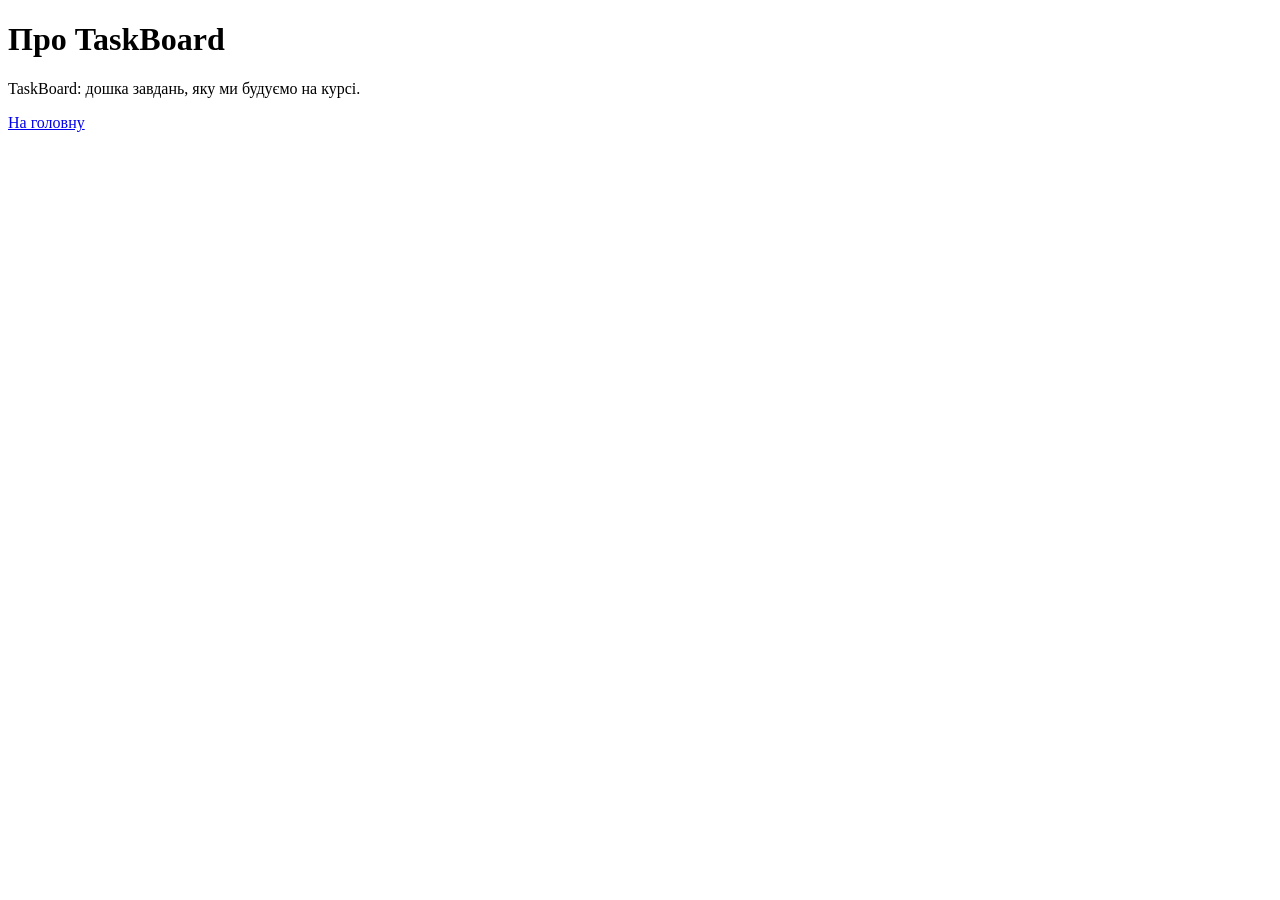
==== about.html @ cb90eab7 "Додати сторінку про проєкт" ====
<!DOCTYPE html>
<html lang="uk">
<head>
  <meta charset="UTF-8">
  <title>Про проєкт</title>
</head>
<body>
  <h1>Про TaskBoard</h1>
  <p>TaskBoard: дошка завдань, яку ми будуємо на курсі.</p>
  <a href="index.html">На головну</a>
</body>
</html>
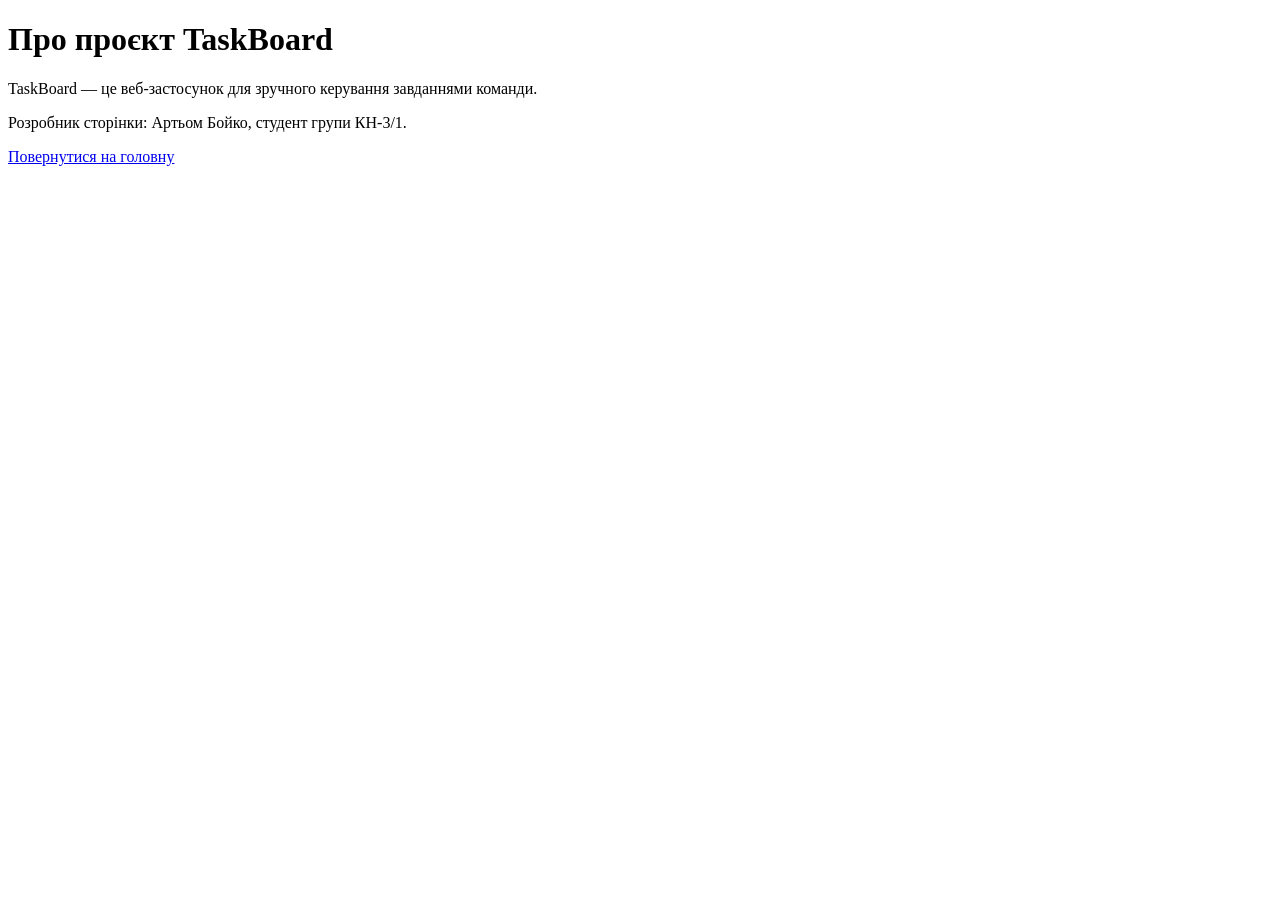
==== commit a474a1e3: "Додати інформацію про автора" ====
--- a/about.html
+++ b/about.html
@@ -1,12 +1,15 @@
 <!DOCTYPE html>
 <html lang="uk">
 <head>
-  <meta charset="UTF-8">
-  <title>Про проєкт</title>
+    <meta charset="UTF-8">
+    <title>Про проєкт - TaskBoard</title>
 </head>
 <body>
-  <h1>Про TaskBoard</h1>
-  <p>TaskBoard: дошка завдань, яку ми будуємо на курсі.</p>
-  <a href="index.html">На головну</a>
+    <h1>Про проєкт TaskBoard</h1>
+    <p>TaskBoard — це веб-застосунок для зручного керування завданнями команди.</p>
+    
+    <p>Розробник сторінки: Артьом Бойко, студент групи КН-3/1.</p>
+
+    <a href="index.html">Повернутися на головну</a>
 </body>
 </html>
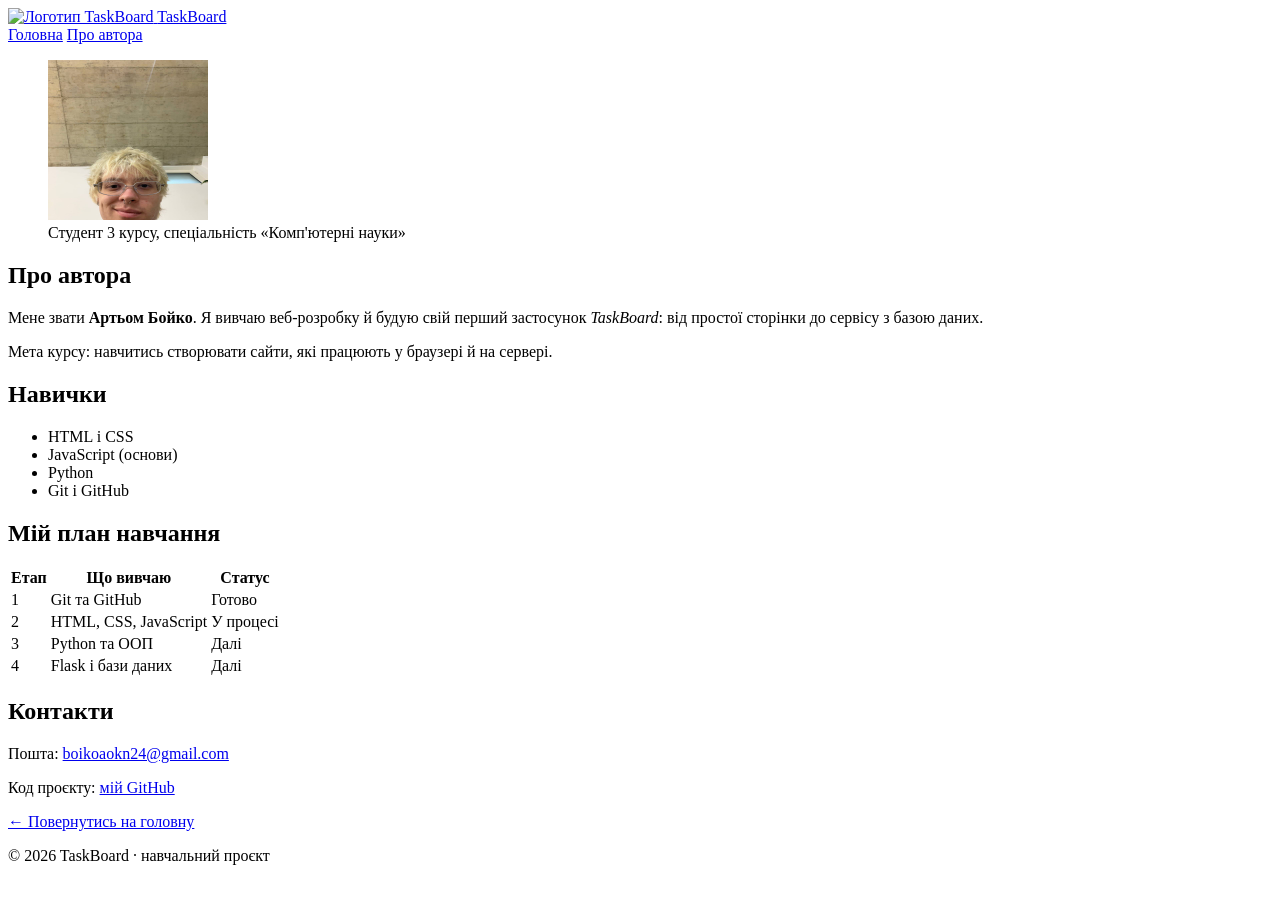
==== commit 04bc7439: "Додати семантичну розмітку та сторінку Про автора" ====
--- a/about.html
+++ b/about.html
@@ -2,14 +2,69 @@
 <html lang="uk">
 <head>
     <meta charset="UTF-8">
-    <title>Про проєкт - TaskBoard</title>
+    <meta name="viewport" content="width=device-width, initial-scale=1.0">
+    <title>Про автора | TaskBoard</title>
 </head>
 <body>
-    <h1>Про проєкт TaskBoard</h1>
-    <p>TaskBoard — це веб-застосунок для зручного керування завданнями команди.</p>
-    
-    <p>Розробник сторінки: Артьом Бойко, студент групи КН-3/1.</p>
+    <header class="site-header">
+        <a class="brand" href="index.html">
+            <img src="images/logo.png" alt="Логотип TaskBoard" width="36" height="36">
+            <span>TaskBoard</span>
+        </a>
+        <nav class="nav">
+            <a href="index.html">Головна</a>
+            <a href="about.html">Про автора</a>
+        </nav>
+    </header>
 
-    <a href="index.html">Повернутися на головну</a>
+    <main class="container">
+        <article class="card profile">
+            <figure>
+                <img src="images/avatar.jpg" alt="Фото автора" width="160" height="160">
+                <figcaption>Студент 3 курсу, спеціальність «Комп'ютерні науки»</figcaption>
+            </figure>
+            <div class="profile-text">
+                <h1>Про автора</h1>
+                <p>Мене звати <strong>Артьом Бойко</strong>. Я вивчаю веб-розробку й будую свій перший застосунок <em>TaskBoard</em>: від простої сторінки до сервісу з базою даних.</p>
+                <p>Мета курсу: навчитись створювати сайти, які працюють у браузері й на сервері.</p>
+            </div>
+        </article>
+
+        <section class="card">
+            <h2>Навички</h2>
+            <ul>
+                <li>HTML і CSS</li>
+                <li>JavaScript (основи)</li>
+                <li>Python</li>
+                <li>Git і GitHub</li>
+            </ul>
+        </section>
+
+        <section class="card">
+            <h2>Мій план навчання</h2>
+            <table>
+                <thead>
+                    <tr><th>Етап</th><th>Що вивчаю</th><th>Статус</th></tr>
+                </thead>
+                <tbody>
+                    <tr><td>1</td><td>Git та GitHub</td><td>Готово</td></tr>
+                    <tr><td>2</td><td>HTML, CSS, JavaScript</td><td>У процесі</td></tr>
+                    <tr><td>3</td><td>Python та ООП</td><td>Далі</td></tr>
+                    <tr><td>4</td><td>Flask і бази даних</td><td>Далі</td></tr>
+                </tbody>
+            </table>
+        </section>
+
+        <section class="card">
+            <h2>Контакти</h2>
+            <p>Пошта: <a href="mailto:boikoaokn24@gmail.com">boikoaokn24@gmail.com</a></p>
+            <p>Код проєкту: <a href="https://github.com/boikoaokn24-tech/taskboard" target="_blank" rel="noopener">мій GitHub</a></p>
+            <p><a href="index.html">← Повернутись на головну</a></p>
+        </section>
+    </main>
+
+    <footer class="site-footer">
+        <p>&copy; 2026 TaskBoard · навчальний проєкт</p>
+    </footer>
 </body>
 </html>
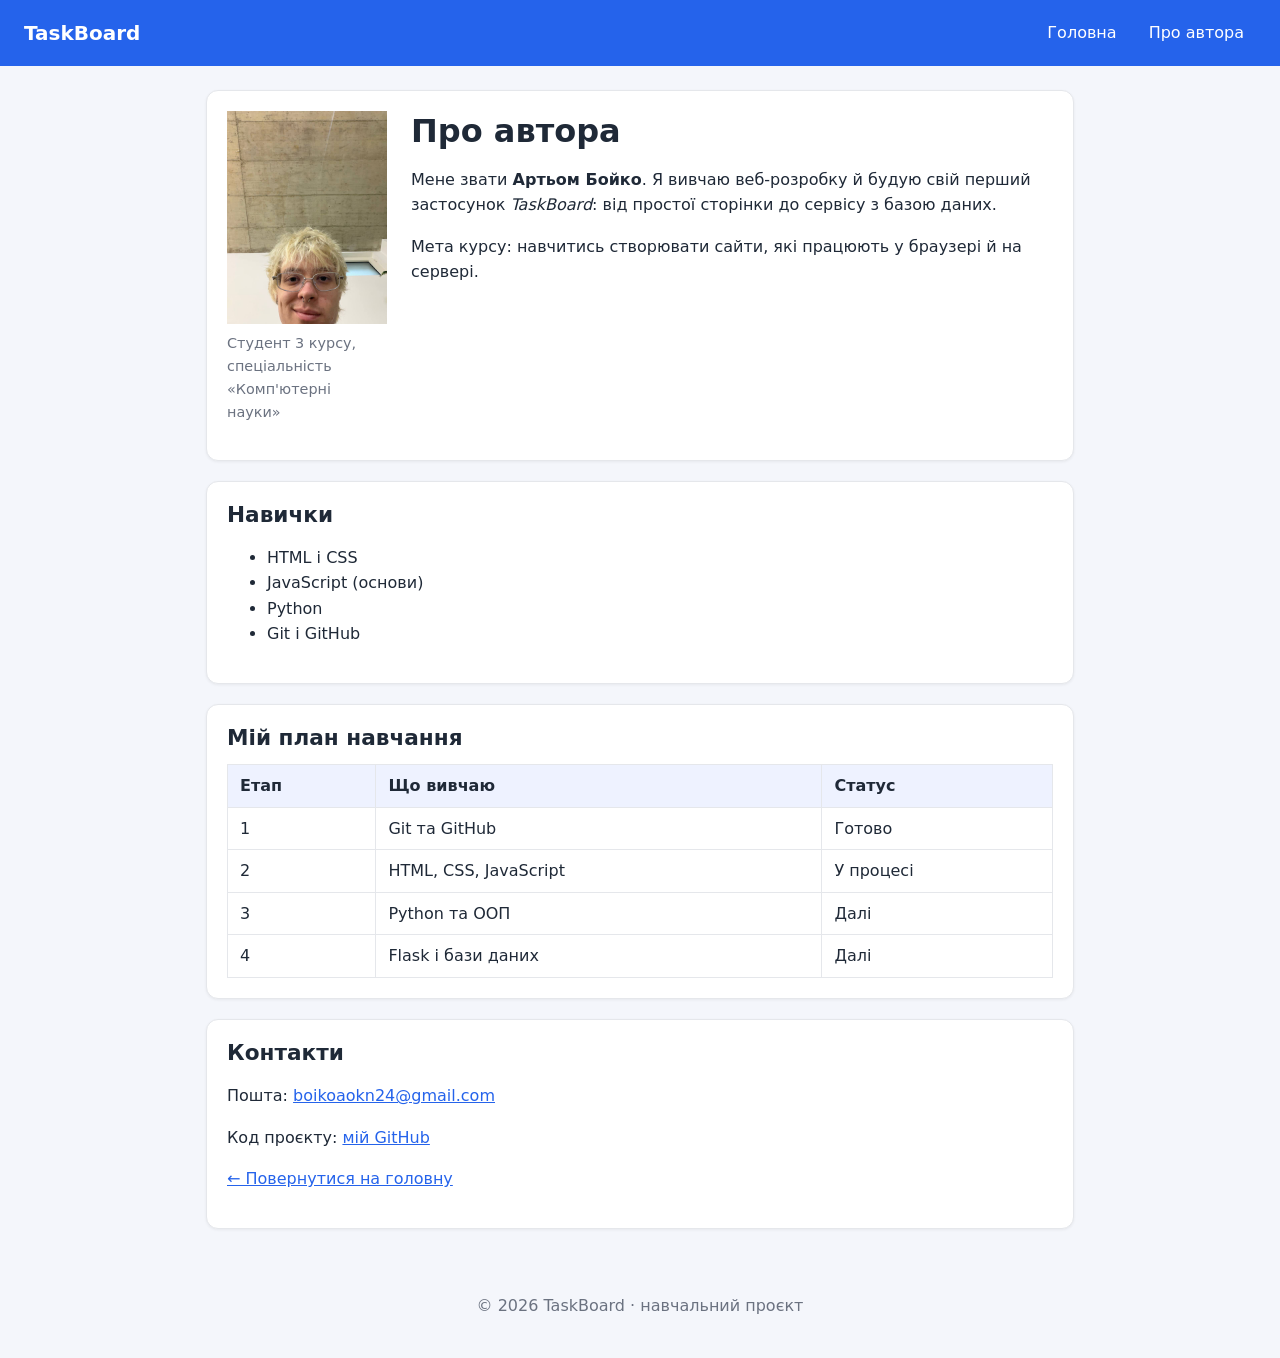
==== commit 2847c371: "Фінальні стилі, Flexbox, форма та виправлення шапки TaskBoard" ====
--- a/about.html
+++ b/about.html
@@ -4,11 +4,11 @@
     <meta charset="UTF-8">
     <meta name="viewport" content="width=device-width, initial-scale=1.0">
     <title>Про автора | TaskBoard</title>
+    <link rel="stylesheet" href="style.css">
 </head>
 <body>
     <header class="site-header">
         <a class="brand" href="index.html">
-            <img src="images/logo.png" alt="Логотип TaskBoard" width="36" height="36">
             <span>TaskBoard</span>
         </a>
         <nav class="nav">
@@ -44,13 +44,33 @@
             <h2>Мій план навчання</h2>
             <table>
                 <thead>
-                    <tr><th>Етап</th><th>Що вивчаю</th><th>Статус</th></tr>
+                    <tr>
+                        <th>Етап</th>
+                        <th>Що вивчаю</th>
+                        <th>Статус</th>
+                    </tr>
                 </thead>
                 <tbody>
-                    <tr><td>1</td><td>Git та GitHub</td><td>Готово</td></tr>
-                    <tr><td>2</td><td>HTML, CSS, JavaScript</td><td>У процесі</td></tr>
-                    <tr><td>3</td><td>Python та ООП</td><td>Далі</td></tr>
-                    <tr><td>4</td><td>Flask і бази даних</td><td>Далі</td></tr>
+                    <tr>
+                        <td>1</td>
+                        <td>Git та GitHub</td>
+                        <td>Готово</td>
+                    </tr>
+                    <tr>
+                        <td>2</td>
+                        <td>HTML, CSS, JavaScript</td>
+                        <td>У процесі</td>
+                    </tr>
+                    <tr>
+                        <td>3</td>
+                        <td>Python та ООП</td>
+                        <td>Далі</td>
+                    </tr>
+                    <tr>
+                        <td>4</td>
+                        <td>Flask і бази даних</td>
+                        <td>Далі</td>
+                    </tr>
                 </tbody>
             </table>
         </section>
@@ -58,8 +78,8 @@
         <section class="card">
             <h2>Контакти</h2>
             <p>Пошта: <a href="mailto:boikoaokn24@gmail.com">boikoaokn24@gmail.com</a></p>
-            <p>Код проєкту: <a href="https://github.com/boikoaokn24-tech/taskboard" target="_blank" rel="noopener">мій GitHub</a></p>
-            <p><a href="index.html">← Повернутись на головну</a></p>
+            <p>Код проєкту: <a href="https://github.com" target="_blank">мій GitHub</a></p>
+            <p><a href="index.html">&larr; Повернутися на головну</a></p>
         </section>
     </main>
 
--- a/style.css
+++ b/style.css
@@ -0,0 +1,193 @@
+:root {
+    --bg: #f4f6fb;
+    --card: #ffffff;
+    --text: #1f2937;
+    --muted: #6b7280;
+    --primary: #2563eb;
+    --primary-dark: #1d4ed8;
+    --border: #e5e7eb;
+    --success: #16a34a;
+    --danger: #dc2626;
+    --warning: #d97706;
+    --radius: 12px;
+}
+
+* {
+    box-sizing: border-box;
+}
+
+body {
+    margin: 0;
+    font-family: system-ui, "Segoe UI", Roboto, Arial, sans-serif;
+    line-height: 1.6;
+    color: var(--text);
+    background: var(--bg);
+}
+
+h1, h2 {
+    line-height: 1.25;
+    margin: 0 0 12px;
+}
+
+h1 { font-size: 2rem; }
+h2 { font-size: 1.35rem; }
+
+a { color: var(--primary); }
+a:hover { color: var(--primary-dark); }
+
+img { max-width: 100%; height: auto; }
+
+.site-header {
+    background: var(--primary);
+    color: #fff;
+    padding: 14px 24px;
+    display: flex;
+    flex-wrap: wrap;
+    align-items: center;
+    justify-content: space-between;
+    gap: 12px;
+}
+
+.brand {
+    color: #fff;
+    font-weight: 700;
+    font-size: 1.25rem;
+    text-decoration: none;
+    display: flex;
+    align-items: center;
+    gap: 10px;
+}
+
+.nav {
+    display: flex;
+    gap: 8px;
+}
+
+.nav a {
+    color: #fff;
+    text-decoration: none;
+    padding: 6px 12px;
+    border-radius: 8px;
+}
+
+.nav a:hover {
+    background: rgba(255, 255, 255, 0.2);
+}
+
+.container {
+    max-width: 900px;
+    margin: 24px auto;
+    padding: 0 16px;
+}
+
+.card,
+.intro {
+    background: var(--card);
+    border: 1px solid var(--border);
+    border-radius: var(--radius);
+    padding: 20px;
+    margin-bottom: 20px;
+    box-shadow: 0 1px 3px rgba(0, 0, 0, 0.06);
+}
+
+.site-footer {
+    text-align: center;
+    color: var(--muted);
+    padding: 24px 16px;
+}
+
+table {
+    border-collapse: collapse;
+    width: 100%;
+}
+
+th, td {
+    border: 1px solid var(--border);
+    padding: 8px 12px;
+    text-align: left;
+}
+
+th { background: #eef2ff; }
+
+figure { margin: 0 0 16px; }
+figcaption { color: var(--muted); font-size: 0.9rem; }
+
+.profile {
+    display: flex;
+    gap: 24px;
+    align-items: flex-start;
+}
+
+.profile figure { flex: 0 0 160px; }
+.profile-text { flex: 1; }
+
+.task-form {
+    display: flex;
+    flex-direction: column;
+    gap: 14px;
+}
+
+.form-row {
+    display: flex;
+    flex-wrap: wrap;
+    gap: 14px;
+}
+
+.field {
+    display: flex;
+    flex-direction: column;
+    gap: 4px;
+    font-weight: 600;
+    font-size: 0.9rem;
+}
+
+.field.grow { flex: 1 1 260px; }
+
+input[type="text"],
+input[type="date"],
+select,
+textarea {
+    font: inherit;
+    font-weight: 400;
+    padding: 8px 10px;
+    border: 1px solid var(--border);
+    border-radius: 8px;
+    background: #fff;
+}
+
+input:focus,
+select:focus,
+textarea:focus {
+    outline: 2px solid var(--primary);
+    outline-offset: 1px;
+}
+
+.btn {
+    align-self: flex-start;
+    font: inherit;
+    font-weight: 600;
+    color: #fff;
+    background: var(--primary);
+    border: 0;
+    border-radius: 8px;
+    padding: 10px 18px;
+    cursor: pointer;
+}
+
+.btn:hover { background: var(--primary-dark); }
+
+.form-message {
+    margin: 0;
+    min-height: 1.4em;
+    color: var(--danger);
+    font-size: 0.9rem;
+}
+
+@media (max-width: 600px) {
+    .site-header { flex-direction: column; align-items: flex-start; }
+    .profile { flex-direction: column; }
+    .form-row { flex-direction: column; }
+    .field.grow { flex: 0 0 auto; }
+    .btn { align-self: stretch; }
+    h1 { font-size: 1.6rem; }
+}
